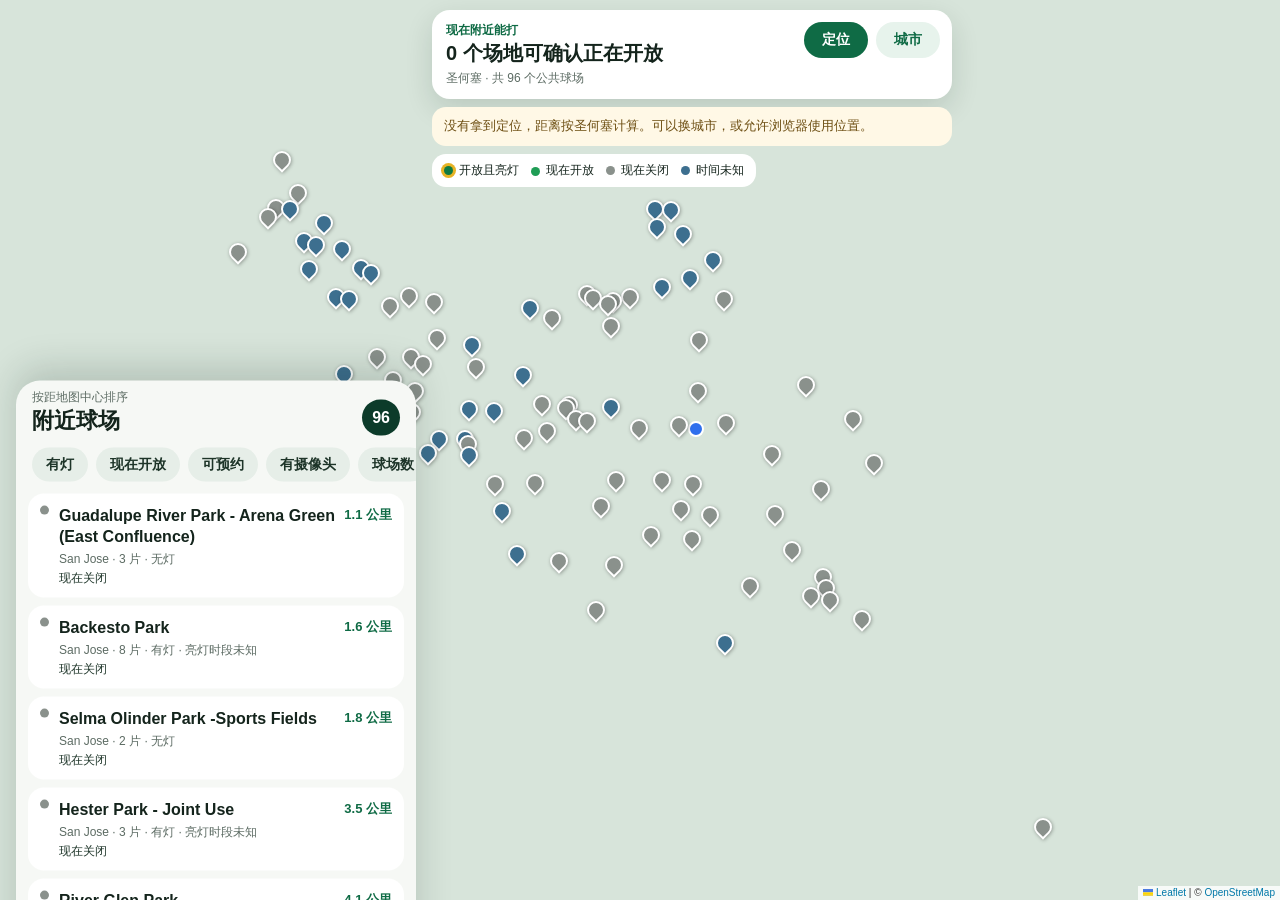
==== index.html @ ae067886 "Publish web app" ====
<!doctype html>
<html lang="zh-CN">
  <head>
    <meta charset="UTF-8" />
    <meta name="viewport" content="width=device-width, initial-scale=1, viewport-fit=cover" />
    <meta name="theme-color" content="#0c3b2a" />
    <meta name="apple-mobile-web-app-capable" content="yes" />
    <meta name="mobile-web-app-capable" content="yes" />
    <meta name="apple-mobile-web-app-status-bar-style" content="black-translucent" />
    <meta name="apple-mobile-web-app-title" content="南湾网球" />
    <meta name="description" content="南湾公共网球场，按距离看现在哪里能打。" />
    <title>南湾网球</title>
    <link rel="icon" href="./icons/favicon-32.png" />
    <link rel="apple-touch-icon" href="./icons/apple-touch-icon.png" />
    <link rel="manifest" href="./manifest.webmanifest" />
    <script type="module" crossorigin src="./assets/index-D-e72392.js"></script>
    <link rel="stylesheet" crossorigin href="./assets/index-DNGjLt-4.css">
  </head>
  <body>
    <div id="app"></div>
  </body>
</html>
---- assets/index-DNGjLt-4.css ----
:root{color:#14241c;font-family:-apple-system,BlinkMacSystemFont,PingFang SC,Helvetica Neue,sans-serif;background:#0c3b2a}*{box-sizing:border-box}html,body,#app{margin:0;height:100%}body{overflow:hidden;overscroll-behavior:none}button,a{font:inherit;color:inherit}button{border:0;background:none;cursor:pointer}.stage{position:relative;height:100vh;height:100dvh;overflow:hidden;background:#d7e4da}#map{position:absolute;top:0;right:0;bottom:0;left:0;background:#d7e4da}.hud{position:absolute;z-index:500;top:calc(10px + env(safe-area-inset-top));left:10px;right:10px;display:flex;flex-direction:column;gap:8px;pointer-events:none}.hud>*{pointer-events:auto}.loc-card,.banner,.legend,.sheet,.selected,.row,.card{background:#fff}.loc-card{display:flex;flex-direction:row;align-items:flex-start;gap:12px;padding:12px 12px 12px 14px;border-radius:18px;box-shadow:0 10px 28px #0c281c24}.loc-copy{flex:1;width:0;min-width:0}.eyebrow{margin:0;color:#0f6b45;font-size:12px;font-weight:700}.loc-card h1{margin:2px 0 0;font-size:20px;line-height:1.25}.loc-sub,.kicker,.meta,.sub,.hint,.label{color:#5c6b63}.loc-sub{margin:4px 0 0;font-size:12px}.loc-actions{display:flex;flex:none;gap:8px}.icon-btn,.action,.chip,.nav,.link{border-radius:999px;font-weight:700}.icon-btn{width:64px;height:36px;background:#0f6b45;color:#fff;font-size:14px}.icon-btn.ghost{background:#e7f3ec;color:#0f6b45}.banner{padding:10px 12px;border-radius:14px;background:#fff8e6;color:#6d4e12;font-size:13px;line-height:1.45}.banner p{margin:0}.legend{align-self:flex-start;display:flex;flex-wrap:wrap;gap:6px 12px;max-width:100%;margin:0;padding:8px 12px;border-radius:14px;list-style:none;font-size:12px}.legend li{display:flex;align-items:center;gap:6px}.dot,.row .dot{width:9px;height:9px;border-radius:50%;background:#8a918c;flex:none}.dot.lit{background:#0e7a43;box-shadow:0 0 0 3px #e6b325}.dot.open{background:#1f9d55}.dot.unknown{background:#3d6f8f}.sheet{position:absolute;z-index:600;left:0;right:0;bottom:0;display:flex;flex-direction:column;height:calc(100dvh - 8px);border-radius:22px 22px 0 0;background:#f6f8f5;box-shadow:0 -12px 36px #10281c2e;transform:translateY(42%);transition:transform .32s cubic-bezier(.22,1,.36,1);padding-bottom:env(safe-area-inset-bottom)}.sheet.snap-full{transform:translateY(64px)}.sheet.snap-mid{transform:translateY(42%)}.sheet.snap-peek{transform:translateY(62%)}.sheet.dragging{transition:none}.sheet-grab{padding:8px 16px 0;touch-action:none;cursor:grab}.handle{width:36px;height:4px;margin:0 auto 8px;border-radius:99px;background:#d3ddd6}.sheet-head{display:flex;align-items:flex-end;justify-content:space-between;gap:12px}.kicker{margin:0;font-size:12px}.sheet-head h2{margin:0;font-size:22px}.count{min-width:36px;height:36px;padding:0 10px;border-radius:99px;background:#0c3b2a;color:#fff;font-weight:750;line-height:36px;text-align:center}.chips{display:flex;gap:8px;overflow-x:auto;padding:12px 16px 4px;scrollbar-width:none}.chips::-webkit-scrollbar{display:none}.chip{flex:none;height:34px;padding:0 14px;background:#e6eee8;color:#1d3428;font-size:14px;white-space:nowrap}.chip.on{background:#0f6b45;color:#fff}.sheet-scroll{flex:1;min-height:0;overflow:auto;padding:8px 12px 16px;-webkit-overflow-scrolling:touch}.row{display:flex;gap:10px;width:100%;margin:0 0 8px;padding:12px;border-radius:16px;text-align:left}.row.selected-row{box-shadow:inset 0 0 0 1.5px #0f6b45}.row-main{flex:1;width:0;min-width:0}.row-line{display:flex;align-items:flex-start;gap:8px}.name{flex:1;min-width:0;font-weight:750;line-height:1.3}.dist{flex:none;color:#0f6b45;font-size:13px;font-weight:750;white-space:nowrap}.sub,.open{display:block;margin-top:3px;font-size:12px;line-height:1.35}.open{color:#1d3428}.empty{padding:12px 4px}.empty p{margin:6px 0 0;color:#5c6b63;font-size:14px}.selected{margin-bottom:10px;padding:12px;border-radius:18px}.selected-top{display:flex;align-items:center;justify-content:space-between;gap:8px}.pill{padding:4px 8px;border-radius:99px;color:#fff;background:#3d6f8f;font-size:12px}.pill.open{background:#1f9d55}.pill.open-lit{background:#0e7a43;box-shadow:0 0 0 3px #e6b325}.pill.closed{background:#6e7672}.selected h3{margin:8px 0 0;font-size:20px}.meta{margin:4px 0 0;font-size:13px}.facts{display:flex;flex-wrap:wrap;justify-content:space-between;margin-top:10px}.facts div{width:48%;margin-bottom:8px;padding:8px;border-radius:12px;background:#f3f7f4;font-size:13px;line-height:1.35}.facts b{display:block;color:#6a7871;font-size:11px;font-weight:600}.actions{display:flex;flex-wrap:wrap;gap:8px;margin-top:8px}.action,.link,.nav{display:inline-flex;align-items:center;justify-content:center;height:36px;padding:0 14px;background:#0f6b45;color:#fff;text-decoration:none}.action.secondary,.link{background:#e7f3ec;color:#0f6b45}.action.disabled{opacity:.45}.text-btn{color:#0f6b45;font-weight:750}.mask{position:absolute;top:0;right:0;bottom:0;left:0;z-index:800;display:flex;align-items:flex-end;background:#0c1c1466}.city-panel{width:100%;max-height:72%;overflow:auto;padding:16px 12px calc(16px + env(safe-area-inset-bottom));border-radius:18px 18px 0 0;background:#fff}.city-panel h2{margin:4px 8px 8px;font-size:18px}.city-row{display:flex;width:100%;justify-content:space-between;padding:14px 8px;border-bottom:1px solid #eef2ef;text-align:left}.city-row .sub{color:#6a7871}.city-row.use{color:#0f6b45;font-weight:750}.detail{height:100dvh;overflow:auto;padding:calc(12px + env(safe-area-inset-top)) 12px calc(96px + env(safe-area-inset-bottom));background:radial-gradient(420px 180px at 100% -10%,rgba(230,179,37,.2),transparent 60%),#eef3ef}.back{margin-bottom:8px}.hero{padding:16px;border-radius:18px;color:#fff;background:#3d6f8f}.hero.open{background:linear-gradient(145deg,#14824a,#0f6b45)}.hero.open-lit{background:linear-gradient(145deg,#0e7a43,#0c3b2a);box-shadow:inset 0 0 0 3px #e6b325}.hero.closed{background:#5f6662}.hero h1{margin:6px 0 0;font-size:28px;line-height:1.2;word-break:break-word}.hero p{margin:0}.hero h1+p{margin-top:8px;opacity:.92}.grid{display:flex;flex-wrap:wrap;justify-content:space-between}.card{width:100%;margin-top:8px;padding:12px 14px;border-radius:16px}.card.half{width:48%}.label{margin:0;font-size:12px}.value{margin:4px 0 0;font-size:16px;font-weight:750;line-height:1.4;word-break:break-word}.value.notes{font-size:14px;font-weight:450}.hint{margin:6px 0 0;font-size:12px;line-height:1.45}.source{margin-top:8px;font-size:13px;line-height:1.4;word-break:break-all}.source a{color:#0f6b45}.dock{position:fixed;left:0;right:0;bottom:0;padding:10px 12px calc(10px + env(safe-area-inset-bottom));background:#f6f8f5f5}.nav{width:100%;height:48px;font-size:17px}.dock.note{color:#5c6b63;font-size:14px}.pin{background:transparent;border:0}.pin i{display:block;width:18px;height:18px;margin-left:2px;border:2px solid #fff;border-radius:50% 50% 50% 0;transform:rotate(-45deg);box-shadow:0 1px 4px #00000059}.pin.open i{background:#1f9d55}.pin.open-lit i{background:#0e7a43;box-shadow:0 0 0 3px #e6b325,0 1px 4px #00000059}.pin.closed i{background:#8a918c}.pin.unknown i{background:#3d6f8f}.pin.active i{width:24px;height:24px}.leaflet-container{font-family:inherit;background:#d7e4da}.leaflet-control-attribution{font-size:10px}@media(min-width:900px){.sheet{top:16px;bottom:16px;left:16px;right:auto;width:400px;height:auto;transform:none;border-radius:24px;padding-bottom:0}.hud{left:432px;right:16px;max-width:520px}.sheet-grab{cursor:default;touch-action:auto}.handle{display:none}.detail{max-width:760px;margin:0 auto}}@media(prefers-reduced-motion:reduce){.sheet{transition:none}}.leaflet-pane,.leaflet-tile,.leaflet-marker-icon,.leaflet-marker-shadow,.leaflet-tile-container,.leaflet-pane>svg,.leaflet-pane>canvas,.leaflet-zoom-box,.leaflet-image-layer,.leaflet-layer{position:absolute;left:0;top:0}.leaflet-container{overflow:hidden}.leaflet-tile,.leaflet-marker-icon,.leaflet-marker-shadow{-webkit-user-select:none;-moz-user-select:none;user-select:none;-webkit-user-drag:none}.leaflet-tile::selection{background:transparent}.leaflet-safari .leaflet-tile{image-rendering:-webkit-optimize-contrast}.leaflet-safari .leaflet-tile-container{width:1600px;height:1600px;-webkit-transform-origin:0 0}.leaflet-marker-icon,.leaflet-marker-shadow{display:block}.leaflet-container .leaflet-overlay-pane svg{max-width:none!important;max-height:none!important}.leaflet-container .leaflet-marker-pane img,.leaflet-container .leaflet-shadow-pane img,.leaflet-container .leaflet-tile-pane img,.leaflet-container img.leaflet-image-layer,.leaflet-container .leaflet-tile{max-width:none!important;max-height:none!important;width:auto;padding:0}.leaflet-container img.leaflet-tile{mix-blend-mode:plus-lighter}.leaflet-container.leaflet-touch-zoom{-ms-touch-action:pan-x pan-y;touch-action:pan-x pan-y}.leaflet-container.leaflet-touch-drag{-ms-touch-action:pinch-zoom;touch-action:none;touch-action:pinch-zoom}.leaflet-container.leaflet-touch-drag.leaflet-touch-zoom{-ms-touch-action:none;touch-action:none}.leaflet-container{-webkit-tap-highlight-color:transparent}.leaflet-container a{-webkit-tap-highlight-color:rgba(51,181,229,.4)}.leaflet-tile{filter:inherit;visibility:hidden}.leaflet-tile-loaded{visibility:inherit}.leaflet-zoom-box{width:0;height:0;-moz-box-sizing:border-box;box-sizing:border-box;z-index:800}.leaflet-overlay-pane svg{-moz-user-select:none}.leaflet-pane{z-index:400}.leaflet-tile-pane{z-index:200}.leaflet-overlay-pane{z-index:400}.leaflet-shadow-pane{z-index:500}.leaflet-marker-pane{z-index:600}.leaflet-tooltip-pane{z-index:650}.leaflet-popup-pane{z-index:700}.leaflet-map-pane canvas{z-index:100}.leaflet-map-pane svg{z-index:200}.leaflet-vml-shape{width:1px;height:1px}.lvml{behavior:url(#default#VML);display:inline-block;position:absolute}.leaflet-control{position:relative;z-index:800;pointer-events:visiblePainted;pointer-events:auto}.leaflet-top,.leaflet-bottom{position:absolute;z-index:1000;pointer-events:none}.leaflet-top{top:0}.leaflet-right{right:0}.leaflet-bottom{bottom:0}.leaflet-left{left:0}.leaflet-control{float:left;clear:both}.leaflet-right .leaflet-control{float:right}.leaflet-top .leaflet-control{margin-top:10px}.leaflet-bottom .leaflet-control{margin-bottom:10px}.leaflet-left .leaflet-control{margin-left:10px}.leaflet-right .leaflet-control{margin-right:10px}.leaflet-fade-anim .leaflet-popup{opacity:0;-webkit-transition:opacity .2s linear;-moz-transition:opacity .2s linear;transition:opacity .2s linear}.leaflet-fade-anim .leaflet-map-pane .leaflet-popup{opacity:1}.leaflet-zoom-animated{-webkit-transform-origin:0 0;-ms-transform-origin:0 0;transform-origin:0 0}svg.leaflet-zoom-animated{will-change:transform}.leaflet-zoom-anim .leaflet-zoom-animated{-webkit-transition:-webkit-transform .25s cubic-bezier(0,0,.25,1);-moz-transition:-moz-transform .25s cubic-bezier(0,0,.25,1);transition:transform .25s cubic-bezier(0,0,.25,1)}.leaflet-zoom-anim .leaflet-tile,.leaflet-pan-anim .leaflet-tile{-webkit-transition:none;-moz-transition:none;transition:none}.leaflet-zoom-anim .leaflet-zoom-hide{visibility:hidden}.leaflet-interactive{cursor:pointer}.leaflet-grab{cursor:-webkit-grab;cursor:-moz-grab;cursor:grab}.leaflet-crosshair,.leaflet-crosshair .leaflet-interactive{cursor:crosshair}.leaflet-popup-pane,.leaflet-control{cursor:auto}.leaflet-dragging .leaflet-grab,.leaflet-dragging .leaflet-grab .leaflet-interactive,.leaflet-dragging .leaflet-marker-draggable{cursor:move;cursor:-webkit-grabbing;cursor:-moz-grabbing;cursor:grabbing}.leaflet-marker-icon,.leaflet-marker-shadow,.leaflet-image-layer,.leaflet-pane>svg path,.leaflet-tile-container{pointer-events:none}.leaflet-marker-icon.leaflet-interactive,.leaflet-image-layer.leaflet-interactive,.leaflet-pane>svg path.leaflet-interactive,svg.leaflet-image-layer.leaflet-interactive path{pointer-events:visiblePainted;pointer-events:auto}.leaflet-container{background:#ddd;outline-offset:1px}.leaflet-container a{color:#0078a8}.leaflet-zoom-box{border:2px dotted #38f;background:#ffffff80}.leaflet-container{font-family:Helvetica Neue,Arial,Helvetica,sans-serif;font-size:12px;font-size:.75rem;line-height:1.5}.leaflet-bar{box-shadow:0 1px 5px #000000a6;border-radius:4px}.leaflet-bar a{background-color:#fff;border-bottom:1px solid #ccc;width:26px;height:26px;line-height:26px;display:block;text-align:center;text-decoration:none;color:#000}.leaflet-bar a,.leaflet-control-layers-toggle{background-position:50% 50%;background-repeat:no-repeat;display:block}.leaflet-bar a:hover,.leaflet-bar a:focus{background-color:#f4f4f4}.leaflet-bar a:first-child{border-top-left-radius:4px;border-top-right-radius:4px}.leaflet-bar a:last-child{border-bottom-left-radius:4px;border-bottom-right-radius:4px;border-bottom:none}.leaflet-bar a.leaflet-disabled{cursor:default;background-color:#f4f4f4;color:#bbb}.leaflet-touch .leaflet-bar a{width:30px;height:30px;line-height:30px}.leaflet-touch .leaflet-bar a:first-child{border-top-left-radius:2px;border-top-right-radius:2px}.leaflet-touch .leaflet-bar a:last-child{border-bottom-left-radius:2px;border-bottom-right-radius:2px}.leaflet-control-zoom-in,.leaflet-control-zoom-out{font:700 18px Lucida Console,Monaco,monospace;text-indent:1px}.leaflet-touch .leaflet-control-zoom-in,.leaflet-touch .leaflet-control-zoom-out{font-size:22px}.leaflet-control-layers{box-shadow:0 1px 5px #0006;background:#fff;border-radius:5px}.leaflet-control-layers-toggle{background-image:url([data-uri]);width:36px;height:36px}.leaflet-retina .leaflet-control-layers-toggle{background-image:url([data-uri]);background-size:26px 26px}.leaflet-touch .leaflet-control-layers-toggle{width:44px;height:44px}.leaflet-control-layers .leaflet-control-layers-list,.leaflet-control-layers-expanded .leaflet-control-layers-toggle{display:none}.leaflet-control-layers-expanded .leaflet-control-layers-list{display:block;position:relative}.leaflet-control-layers-expanded{padding:6px 10px 6px 6px;color:#333;background:#fff}.leaflet-control-layers-scrollbar{overflow-y:scroll;overflow-x:hidden;padding-right:5px}.leaflet-control-layers-selector{margin-top:2px;position:relative;top:1px}.leaflet-control-layers label{display:block;font-size:13px;font-size:1.08333em}.leaflet-control-layers-separator{height:0;border-top:1px solid #ddd;margin:5px -10px 5px -6px}.leaflet-default-icon-path{background-image:url([data-uri])}.leaflet-container .leaflet-control-attribution{background:#fff;background:#fffc;margin:0}.leaflet-control-attribution,.leaflet-control-scale-line{padding:0 5px;color:#333;line-height:1.4}.leaflet-control-attribution a{text-decoration:none}.leaflet-control-attribution a:hover,.leaflet-control-attribution a:focus{text-decoration:underline}.leaflet-attribution-flag{display:inline!important;vertical-align:baseline!important;width:1em;height:.6669em}.leaflet-left .leaflet-control-scale{margin-left:5px}.leaflet-bottom .leaflet-control-scale{margin-bottom:5px}.leaflet-control-scale-line{border:2px solid #777;border-top:none;line-height:1.1;padding:2px 5px 1px;white-space:nowrap;-moz-box-sizing:border-box;box-sizing:border-box;background:#fffc;text-shadow:1px 1px #fff}.leaflet-control-scale-line:not(:first-child){border-top:2px solid #777;border-bottom:none;margin-top:-2px}.leaflet-control-scale-line:not(:first-child):not(:last-child){border-bottom:2px solid #777}.leaflet-touch .leaflet-control-attribution,.leaflet-touch .leaflet-control-layers,.leaflet-touch .leaflet-bar{box-shadow:none}.leaflet-touch .leaflet-control-layers,.leaflet-touch .leaflet-bar{border:2px solid rgba(0,0,0,.2);background-clip:padding-box}.leaflet-popup{position:absolute;text-align:center;margin-bottom:20px}.leaflet-popup-content-wrapper{padding:1px;text-align:left;border-radius:12px}.leaflet-popup-content{margin:13px 24px 13px 20px;line-height:1.3;font-size:13px;font-size:1.08333em;min-height:1px}.leaflet-popup-content p{margin:1.3em 0}.leaflet-popup-tip-container{width:40px;height:20px;position:absolute;left:50%;margin-top:-1px;margin-left:-20px;overflow:hidden;pointer-events:none}.leaflet-popup-tip{width:17px;height:17px;padding:1px;margin:-10px auto 0;pointer-events:auto;-webkit-transform:rotate(45deg);-moz-transform:rotate(45deg);-ms-transform:rotate(45deg);transform:rotate(45deg)}.leaflet-popup-content-wrapper,.leaflet-popup-tip{background:#fff;color:#333;box-shadow:0 3px 14px #0006}.leaflet-container a.leaflet-popup-close-button{position:absolute;top:0;right:0;border:none;text-align:center;width:24px;height:24px;font:16px/24px Tahoma,Verdana,sans-serif;color:#757575;text-decoration:none;background:transparent}.leaflet-container a.leaflet-popup-close-button:hover,.leaflet-container a.leaflet-popup-close-button:focus{color:#585858}.leaflet-popup-scrolled{overflow:auto}.leaflet-oldie .leaflet-popup-content-wrapper{-ms-zoom:1}.leaflet-oldie .leaflet-popup-tip{width:24px;margin:0 auto;-ms-filter:"progid:DXImageTransform.Microsoft.Matrix(M11=0.70710678, M12=0.70710678, M21=-0.70710678, M22=0.70710678)";filter:progid:DXImageTransform.Microsoft.Matrix(M11=.70710678,M12=.70710678,M21=-.70710678,M22=.70710678)}.leaflet-oldie .leaflet-control-zoom,.leaflet-oldie .leaflet-control-layers,.leaflet-oldie .leaflet-popup-content-wrapper,.leaflet-oldie .leaflet-popup-tip{border:1px solid #999}.leaflet-div-icon{background:#fff;border:1px solid #666}.leaflet-tooltip{position:absolute;padding:6px;background-color:#fff;border:1px solid #fff;border-radius:3px;color:#222;white-space:nowrap;-webkit-user-select:none;-moz-user-select:none;-ms-user-select:none;user-select:none;pointer-events:none;box-shadow:0 1px 3px #0006}.leaflet-tooltip.leaflet-interactive{cursor:pointer;pointer-events:auto}.leaflet-tooltip-top:before,.leaflet-tooltip-bottom:before,.leaflet-tooltip-left:before,.leaflet-tooltip-right:before{position:absolute;pointer-events:none;border:6px solid transparent;background:transparent;content:""}.leaflet-tooltip-bottom{margin-top:6px}.leaflet-tooltip-top{margin-top:-6px}.leaflet-tooltip-bottom:before,.leaflet-tooltip-top:before{left:50%;margin-left:-6px}.leaflet-tooltip-top:before{bottom:0;margin-bottom:-12px;border-top-color:#fff}.leaflet-tooltip-bottom:before{top:0;margin-top:-12px;margin-left:-6px;border-bottom-color:#fff}.leaflet-tooltip-left{margin-left:-6px}.leaflet-tooltip-right{margin-left:6px}.leaflet-tooltip-left:before,.leaflet-tooltip-right:before{top:50%;margin-top:-6px}.leaflet-tooltip-left:before{right:0;margin-right:-12px;border-left-color:#fff}.leaflet-tooltip-right:before{left:0;margin-left:-12px;border-right-color:#fff}@media print{.leaflet-control{-webkit-print-color-adjust:exact;print-color-adjust:exact}}
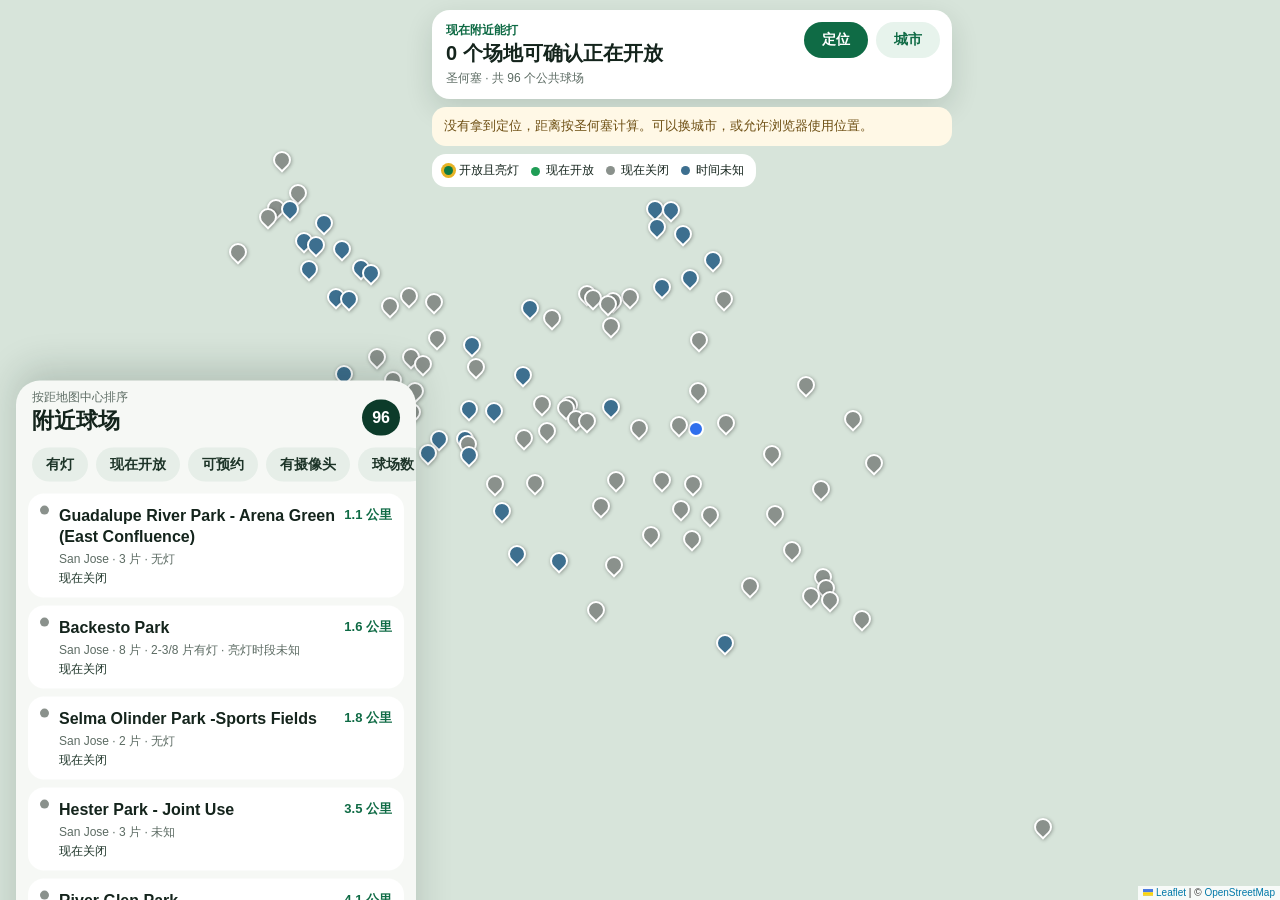
==== commit 6edaff37: "Data corrections v2: lit court counts, reservation rules, sources" ====
--- a/index.html
+++ b/index.html
@@ -13,7 +13,7 @@
     <link rel="icon" href="./icons/favicon-32.png" />
     <link rel="apple-touch-icon" href="./icons/apple-touch-icon.png" />
     <link rel="manifest" href="./manifest.webmanifest" />
-    <script type="module" crossorigin src="./assets/index-D-e72392.js"></script>
+    <script type="module" crossorigin src="./assets/index-v2-data2026-11.js"></script>
     <link rel="stylesheet" crossorigin href="./assets/index-DNGjLt-4.css">
   </head>
   <body>
